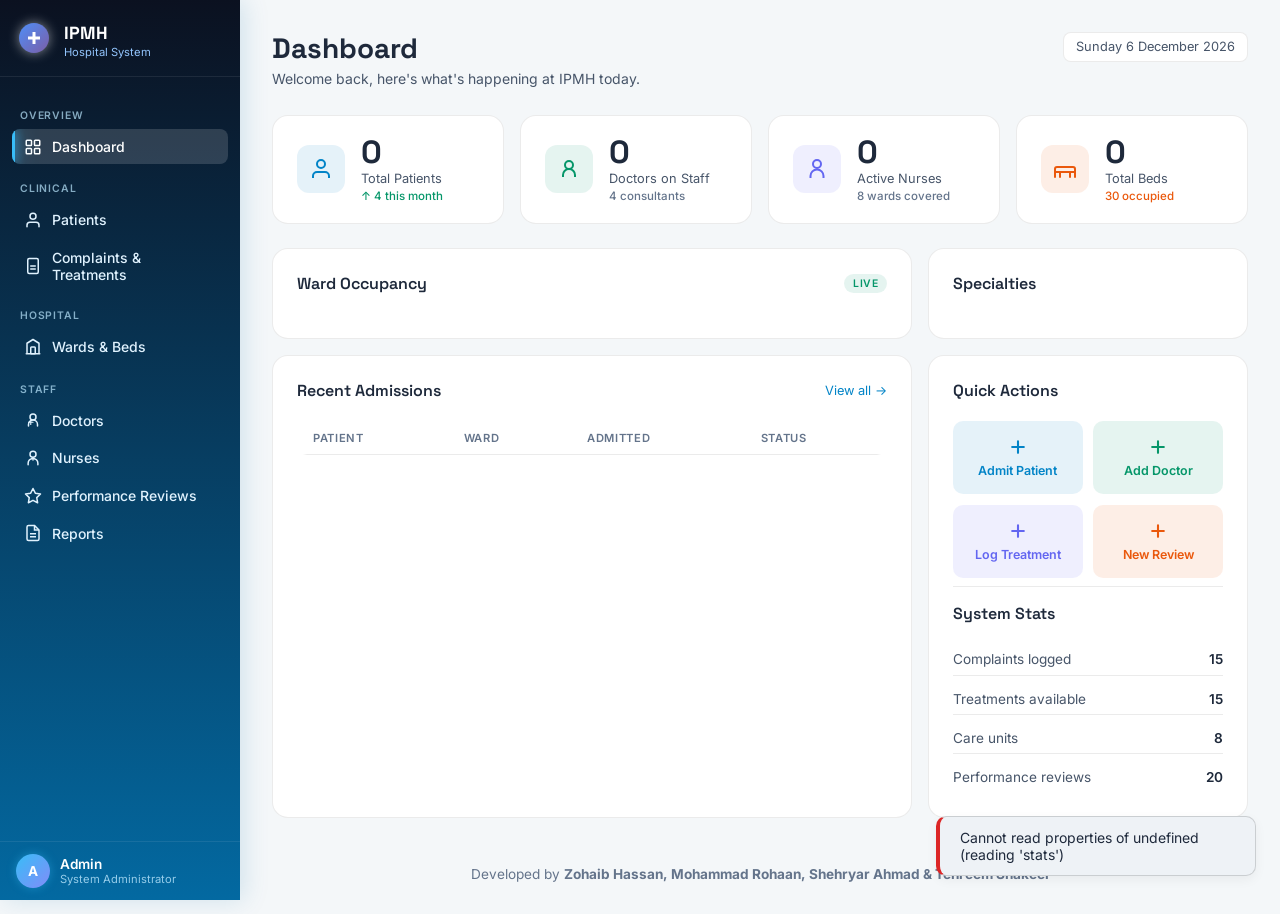
==== index.html @ f0bcdfcb "Updated" ====
<!DOCTYPE html>
<html lang="en">

<head>
  <meta charset="UTF-8" />
  <meta name="viewport" content="width=device-width, initial-scale=1.0" />
  <meta name="description"
    content="Ivor Paine Memorial Hospital — Hospital Management System for managing patients, staff, wards, and medical records." />
  <title>IPMH — Hospital Management System</title>
  <link rel="stylesheet" href="css/global.css" />
  <link rel="stylesheet" href="css/dashboard.css" />
  <link rel="preconnect" href="https://fonts.googleapis.com" />
  <link rel="preconnect" href="https://fonts.gstatic.com" crossorigin />
  <link
    href="https://fonts.googleapis.com/css2?family=Inter:wght@300;400;500;600;700;800&family=Space+Grotesk:wght@400;500;600;700&display=swap"
    rel="stylesheet" />
</head>

<body>
  <!-- ── Sidebar Navigation ── -->
  <aside class="sidebar" id="sidebar">
    <div class="sidebar-brand">
      <div class="brand-icon">
        <svg viewBox="0 0 24 24" fill="none" xmlns="http://www.w3.org/2000/svg">
          <path d="M12 2C6.477 2 2 6.477 2 12s4.477 10 10 10 10-4.477 10-10S17.523 2 12 2z" fill="url(#brandGrad)" />
          <path d="M11 8h2v3h3v2h-3v3h-2v-3H8v-2h3V8z" fill="#fff" />
          <defs>
            <linearGradient id="brandGrad" x1="2" y1="2" x2="22" y2="22" gradientUnits="userSpaceOnUse">
              <stop stop-color="#4f8ef7" />
              <stop offset="1" stop-color="#7b5ea7" />
            </linearGradient>
          </defs>
        </svg>
      </div>
      <div class="brand-text">
        <span class="brand-name">IPMH</span>
        <span class="brand-sub">Hospital System</span>
      </div>
    </div>

    <nav class="sidebar-nav">
      <div class="nav-section-label">Overview</div>
      <a href="index.html" class="nav-item active" id="nav-dashboard">
        <svg class="nav-icon" viewBox="0 0 24 24" fill="none">
          <rect x="3" y="3" width="7" height="7" rx="1" stroke="currentColor" stroke-width="2" />
          <rect x="14" y="3" width="7" height="7" rx="1" stroke="currentColor" stroke-width="2" />
          <rect x="3" y="14" width="7" height="7" rx="1" stroke="currentColor" stroke-width="2" />
          <rect x="14" y="14" width="7" height="7" rx="1" stroke="currentColor" stroke-width="2" />
        </svg>
        Dashboard
      </a>

      <div class="nav-section-label">Clinical</div>
      <a href="patients.html" class="nav-item" id="nav-patients">
        <svg class="nav-icon" viewBox="0 0 24 24" fill="none">
          <path d="M20 21v-2a4 4 0 0 0-4-4H8a4 4 0 0 0-4 4v2" stroke="currentColor" stroke-width="2"
            stroke-linecap="round" />
          <circle cx="12" cy="7" r="4" stroke="currentColor" stroke-width="2" />
        </svg>
        Patients
      </a>
      <a href="complaints.html" class="nav-item" id="nav-complaints">
        <svg class="nav-icon" viewBox="0 0 24 24" fill="none">
          <path d="M9 12h6M9 16h6M17 2H7a2 2 0 0 0-2 2v16a2 2 0 0 0 2 2h10a2 2 0 0 0 2-2V4a2 2 0 0 0-2-2z"
            stroke="currentColor" stroke-width="2" stroke-linecap="round" />
        </svg>
        Complaints & Treatments
      </a>

      <div class="nav-section-label">Hospital</div>
      <a href="wards.html" class="nav-item" id="nav-wards">
        <svg class="nav-icon" viewBox="0 0 24 24" fill="none">
          <path d="M3 21h18M4 21V7l8-5 8 5v14" stroke="currentColor" stroke-width="2" stroke-linecap="round"
            stroke-linejoin="round" />
          <rect x="9" y="12" width="6" height="9" rx="1" stroke="currentColor" stroke-width="2" />
        </svg>
        Wards & Beds
      </a>

      <div class="nav-section-label">Staff</div>
      <a href="doctors.html" class="nav-item" id="nav-doctors">
        <svg class="nav-icon" viewBox="0 0 24 24" fill="none">
          <circle cx="12" cy="8" r="4" stroke="currentColor" stroke-width="2" />
          <path d="M6 20v-2a6 6 0 0 1 12 0v2" stroke="currentColor" stroke-width="2" stroke-linecap="round" />
          <path d="M9 12v6m3-3H6" stroke="currentColor" stroke-width="1.5" stroke-linecap="round" />
        </svg>
        Doctors
      </a>
      <a href="nurses.html" class="nav-item" id="nav-nurses">
        <svg class="nav-icon" viewBox="0 0 24 24" fill="none">
          <circle cx="12" cy="7" r="4" stroke="currentColor" stroke-width="2" />
          <path d="M5.5 21v-2a6.5 6.5 0 0 1 13 0v2" stroke="currentColor" stroke-width="2" stroke-linecap="round" />
          <path d="M12 11v4m-2-2h4" stroke="currentColor" stroke-width="1.5" stroke-linecap="round" />
        </svg>
        Nurses
      </a>
      <a href="reviews.html" class="nav-item" id="nav-reviews">
        <svg class="nav-icon" viewBox="0 0 24 24" fill="none">
          <polygon
            points="12 2 15.09 8.26 22 9.27 17 14.14 18.18 21.02 12 17.77 5.82 21.02 7 14.14 2 9.27 8.91 8.26 12 2"
            stroke="currentColor" stroke-width="2" stroke-linejoin="round" />
        </svg>
        Performance Reviews
      </a>
      <a href="reports.html" class="nav-item" id="nav-reports">
        <svg class="nav-icon" viewBox="0 0 24 24" fill="none">
          <path d="M14 2H6a2 2 0 0 0-2 2v16a2 2 0 0 0 2 2h12a2 2 0 0 0 2-2V8z" stroke="currentColor" stroke-width="2"/>
          <polyline points="14 2 14 8 20 8" stroke="currentColor" stroke-width="2"/>
          <line x1="8" y1="13" x2="16" y2="13" stroke="currentColor" stroke-width="2"/>
          <line x1="8" y1="17" x2="16" y2="17" stroke="currentColor" stroke-width="2"/>
        </svg>
        Reports
      </a>
    </nav>

    <div class="sidebar-footer">
      <div class="sidebar-user">
        <div class="user-avatar">A</div>
        <div class="user-info">
          <span class="user-name">Admin</span>
          <span class="user-role">System Administrator</span>
        </div>
      </div>
    </div>
  </aside>

  <!-- ── Mobile Top Bar ── -->
  <header class="topbar">
    <button class="hamburger" id="hamburgerBtn" aria-label="Toggle menu">
      <span></span><span></span><span></span>
    </button>
    <span class="topbar-title">Dashboard</span>
    <div class="topbar-actions">
      <button class="topbar-icon-btn" title="Notifications">
        <svg viewBox="0 0 24 24" fill="none" width="20" height="20">
          <path d="M18 8A6 6 0 0 0 6 8c0 7-3 9-3 9h18s-3-2-3-9M13.73 21a2 2 0 0 1-3.46 0" stroke="currentColor"
            stroke-width="2" stroke-linecap="round" />
        </svg>
        <span class="notif-badge">3</span>
      </button>
    </div>
  </header>

  <!-- ── Main Content ── -->
  <main class="main-content" id="mainContent">
    <!-- Page Header -->
    <div class="page-header">
      <div>
        <h1 class="page-title">Dashboard</h1>
        <p class="page-subtitle">Welcome back, here's what's happening at IPMH today.</p>
      </div>
      <div class="page-header-actions">
        <span class="date-badge" id="currentDate"></span>
      </div>
    </div>

    <!-- Stat Cards -->
    <div class="stats-grid">
      <div class="stat-card stat-blue" id="stat-patients">
        <div class="stat-icon">
          <svg viewBox="0 0 24 24" fill="none">
            <path d="M20 21v-2a4 4 0 0 0-4-4H8a4 4 0 0 0-4 4v2" stroke="currentColor" stroke-width="2" />
            <circle cx="12" cy="7" r="4" stroke="currentColor" stroke-width="2" />
          </svg>
        </div>
        <div class="stat-content">
          <div class="stat-number" data-target="30">0</div>
          <div class="stat-label">Total Patients</div>
          <div class="stat-change positive">↑ 4 this month</div>
        </div>
      </div>

      <div class="stat-card stat-green" id="stat-doctors">
        <div class="stat-icon">
          <svg viewBox="0 0 24 24" fill="none">
            <circle cx="12" cy="8" r="4" stroke="currentColor" stroke-width="2" />
            <path d="M6 20v-2a6 6 0 0 1 12 0v2" stroke="currentColor" stroke-width="2" />
          </svg>
        </div>
        <div class="stat-content">
          <div class="stat-number" data-target="14">0</div>
          <div class="stat-label">Doctors on Staff</div>
          <div class="stat-change neutral">4 consultants</div>
        </div>
      </div>

      <div class="stat-card stat-purple" id="stat-nurses">
        <div class="stat-icon">
          <svg viewBox="0 0 24 24" fill="none">
            <circle cx="12" cy="7" r="4" stroke="currentColor" stroke-width="2" />
            <path d="M5.5 21v-2a6.5 6.5 0 0 1 13 0v2" stroke="currentColor" stroke-width="2" />
          </svg>
        </div>
        <div class="stat-content">
          <div class="stat-number" data-target="27">0</div>
          <div class="stat-label">Active Nurses</div>
          <div class="stat-change neutral">8 wards covered</div>
        </div>
      </div>

      <div class="stat-card stat-orange" id="stat-beds">
        <div class="stat-icon">
          <svg viewBox="0 0 24 24" fill="none">
            <path d="M2 20v-8a2 2 0 0 1 2-2h16a2 2 0 0 1 2 2v8M2 15h20M7 15v5M17 15v5" stroke="currentColor"
              stroke-width="2" stroke-linecap="round" />
          </svg>
        </div>
        <div class="stat-content">
          <div class="stat-number" data-target="50">0</div>
          <div class="stat-label">Total Beds</div>
          <div class="stat-change negative">30 occupied</div>
        </div>
      </div>
    </div>

    <!-- Charts & Info Row -->
    <div class="dashboard-grid">
      <!-- Ward Occupancy -->
      <div class="card card-wide">
        <div class="card-header">
          <h2 class="card-title">Ward Occupancy</h2>
          <span class="card-badge">Live</span>
        </div>
        <div class="ward-bars" id="wardBars"></div>
      </div>

      <!-- Specialty Breakdown -->
      <div class="card">
        <div class="card-header">
          <h2 class="card-title">Specialties</h2>
        </div>
        <div class="specialty-list" id="specialtyList"></div>
      </div>
    </div>

    <!-- Recent Patients + Quick Actions -->
    <div class="dashboard-grid">
      <!-- Recent Patients -->
      <div class="card card-wide">
        <div class="card-header">
          <h2 class="card-title">Recent Admissions</h2>
          <a href="patients.html" class="card-link">View all →</a>
        </div>
        <div class="table-wrapper">
          <table class="data-table" id="recentPatientsTable">
            <thead>
              <tr>
                <th>Patient</th>
                <th>Ward</th>
                <th>Admitted</th>
                <th>Status</th>
              </tr>
            </thead>
            <tbody id="recentPatientsBody"></tbody>
          </table>
        </div>
      </div>

      <!-- Quick Actions -->
      <div class="card">
        <div class="card-header">
          <h2 class="card-title">Quick Actions</h2>
        </div>
        <div class="quick-actions">
          <a href="patients.html#add" class="qa-btn qa-blue">
            <svg viewBox="0 0 24 24" fill="none">
              <path d="M12 5v14M5 12h14" stroke="currentColor" stroke-width="2.5" stroke-linecap="round" />
            </svg>
            Admit Patient
          </a>
          <a href="doctors.html#add" class="qa-btn qa-green">
            <svg viewBox="0 0 24 24" fill="none">
              <path d="M12 5v14M5 12h14" stroke="currentColor" stroke-width="2.5" stroke-linecap="round" />
            </svg>
            Add Doctor
          </a>
          <a href="complaints.html#add" class="qa-btn qa-purple">
            <svg viewBox="0 0 24 24" fill="none">
              <path d="M12 5v14M5 12h14" stroke="currentColor" stroke-width="2.5" stroke-linecap="round" />
            </svg>
            Log Treatment
          </a>
          <a href="reviews.html#add" class="qa-btn qa-orange">
            <svg viewBox="0 0 24 24" fill="none">
              <path d="M12 5v14M5 12h14" stroke="currentColor" stroke-width="2.5" stroke-linecap="round" />
            </svg>
            New Review
          </a>
        </div>

        <div class="card-divider"></div>

        <div class="card-header" style="margin-top:1rem;">
          <h2 class="card-title">System Stats</h2>
        </div>
        <ul class="info-list">
          <li><span>Complaints logged</span><strong>15</strong></li>
          <li><span>Treatments available</span><strong>15</strong></li>
          <li><span>Care units</span><strong>8</strong></li>
          <li><span>Performance reviews</span><strong>20</strong></li>
        </ul>
      </div>
    </div>

    <!-- Developers Footer -->
    <div style="text-align: center; margin-top: 3rem; color: var(--text-3); font-size: 0.85rem;">
      Developed by <strong>Zohaib Hassan, Mohammad Rohaan, Shehryar Ahmad &amp; Tehreem Shakeel</strong>
    </div>
  </main>

  <script src="js/api.js"></script>
  <script src="js/live-sync.js"></script>
  <script src="js/dashboard.js"></script>
  <script src="js/nav.js"></script>
</body>

</html>
---- css/global.css ----
/* ═══════════════════════════════════════════
   IPMH — Global Design System
   Ivor Paine Memorial Hospital
═══════════════════════════════════════════ */

/* ── Tokens ── */
:root {
  --bg:          #f4f7f9;
  --bg-2:        #ffffff;
  --bg-3:        #eef2f6;
  --border:      rgba(0,0,0,0.08);
  --border-2:    rgba(0,0,0,0.15);

  --text:        #1e293b;
  --text-2:      #475569;
  --text-3:      #64748b;

  --blue:        #0284c7;
  --blue-dim:    rgba(2,132,199,0.1);
  --green:       #059669;
  --green-dim:   rgba(5,150,105,0.1);
  --purple:      #6366f1;
  --purple-dim:  rgba(99,102,241,0.1);
  --orange:      #ea580c;
  --orange-dim:  rgba(234,88,12,0.1);
  --red:         #dc2626;
  --red-dim:     rgba(220,38,38,0.1);
  --cyan:        #0891b2;
  --cyan-dim:    rgba(8,145,178,0.1);

  --sidebar-w:   240px;
  --topbar-h:    60px;
  --radius:      10px;
  --radius-lg:   16px;
  --shadow:      0 4px 12px rgba(0,0,0,0.05);
  --transition:  0.2s cubic-bezier(.4,0,.2,1);
}

/* ── Reset ── */
*, *::before, *::after { box-sizing: border-box; margin: 0; padding: 0; }
html { scroll-behavior: smooth; }
body {
  font-family: 'Inter', system-ui, sans-serif;
  background: var(--bg);
  color: var(--text);
  display: flex;
  min-height: 100vh;
  overflow-x: hidden;
}
a { text-decoration: none; color: inherit; }
button { cursor: pointer; border: none; background: none; }
input, select, textarea {
  font-family: inherit;
  font-size: 0.9rem;
  color: var(--text);
  background: var(--bg-3);
  border: 1px solid var(--border-2);
  border-radius: var(--radius);
  padding: 0.6rem 0.85rem;
  outline: none;
  transition: border var(--transition);
  width: 100%;
}
input:focus, select:focus, textarea:focus { border-color: var(--blue); }
select option { background: var(--bg-3); }

/* ══════════════════════════════════════════
   SIDEBAR
══════════════════════════════════════════ */
.sidebar {
  width: var(--sidebar-w);
  min-height: 100vh;
  height: 100vh;
  background: linear-gradient(180deg, #0b1120 0%, #0369a1 100%);
  border-right: none;
  box-shadow: 4px 0 24px rgba(3, 105, 161, 0.15);
  display: flex;
  flex-direction: column;
  position: fixed;
  top: 0; left: 0; bottom: 0;
  z-index: 100;
  transition: transform var(--transition);
  overflow: hidden;
}

.sidebar-brand {
  display: flex;
  align-items: center;
  gap: 0.75rem;
  padding: 1.25rem 1rem 1rem;
  border-bottom: 1px solid rgba(255,255,255,0.08);
}
.brand-icon svg { 
  width: 36px; height: 36px; 
  color: #fff; 
  animation: heartbeat 2.5s infinite; 
  filter: drop-shadow(0 0 6px rgba(255,255,255,0.5)); 
}
.brand-name {
  font-family: 'Space Grotesk', sans-serif;
  font-weight: 700;
  font-size: 1.1rem;
  color: #fff;
  display: block;
}
.brand-sub { font-size: 0.7rem; color: #93c5fd; display: block; margin-top: 1px; }

.sidebar-nav {
  flex: 1;
  padding: 1rem 0.75rem;
  overflow-y: auto;
  display: flex;
  flex-direction: column;
  gap: 2px;
}
.nav-section-label {
  font-size: 0.65rem;
  font-weight: 600;
  letter-spacing: 0.08em;
  text-transform: uppercase;
  color: #bae6fd;
  opacity: 0.7;
  padding: 0.75rem 0.5rem 0.3rem;
  margin-top: 0.25rem;
}
.nav-item {
  display: flex;
  align-items: center;
  gap: 0.65rem;
  padding: 0.55rem 0.75rem;
  border-radius: 8px;
  font-size: 0.875rem;
  font-weight: 500;
  color: #e0f2fe;
  transition: all var(--transition);
  position: relative;
  overflow: hidden;
}
.nav-item:hover { 
  background: rgba(255,255,255,0.1); 
  color: #fff; 
  transform: translateX(4px); 
}
.nav-item.active {
  background: rgba(255,255,255,0.15);
  color: #fff;
}
.nav-item.active::before {
  content: '';
  position: absolute;
  top: 0; left: 0; bottom: 0; width: 3px;
  background: #38bdf8;
  box-shadow: 0 0 10px #38bdf8, 0 0 20px #38bdf8;
}
.nav-icon { width: 18px; height: 18px; flex-shrink: 0; }

.sidebar-footer {
  padding: 0.75rem 1rem;
  border-top: 1px solid rgba(255,255,255,0.08);
  padding-bottom: calc(0.75rem + env(safe-area-inset-bottom, 0px));
}
.sidebar-user { display: flex; align-items: center; gap: 0.65rem; }
.user-avatar {
  width: 34px; height: 34px;
  border-radius: 50%;
  background: linear-gradient(135deg, #38bdf8, #818cf8);
  display: flex; align-items: center; justify-content: center;
  font-size: 0.85rem; font-weight: 700; color: #fff; flex-shrink: 0;
  box-shadow: 0 0 10px rgba(56, 189, 248, 0.4);
}
.user-name { font-size: 0.85rem; font-weight: 600; display: block; color: #fff; }
.user-role { font-size: 0.7rem; color: #bae6fd; display: block; opacity: 0.8; }

/* ══════════════════════════════════════════
   TOPBAR (mobile)
══════════════════════════════════════════ */
.topbar {
  display: none;
  position: fixed; top: 0; left: 0; right: 0; z-index: 99;
  height: var(--topbar-h);
  background: var(--bg-2);
  border-bottom: 1px solid var(--border);
  align-items: center;
  padding: 0 1rem;
  gap: 1rem;
}
.topbar-title { font-weight: 600; font-size: 1rem; flex: 1; }
.topbar-icon-btn {
  position: relative;
  padding: 0.4rem;
  border-radius: 8px;
  color: var(--text-2);
  transition: all var(--transition);
}
.topbar-icon-btn:hover { background: var(--bg-3); color: var(--text); }
.notif-badge {
  position: absolute; top: 2px; right: 2px;
  background: var(--red);
  color: #fff; font-size: 0.55rem; font-weight: 700;
  width: 14px; height: 14px; border-radius: 50%;
  display: flex; align-items: center; justify-content: center;
}
.hamburger {
  display: flex; flex-direction: column; gap: 5px;
  padding: 0.25rem;
}
.hamburger span {
  display: block; width: 22px; height: 2px;
  background: var(--text-2); border-radius: 2px;
  transition: var(--transition);
}

/* ══════════════════════════════════════════
   MAIN CONTENT
══════════════════════════════════════════ */
.main-content {
  margin-left: var(--sidebar-w);
  flex: 1;
  min-height: 100vh;
  min-height: 100dvh;
  padding: 2rem;
  max-width: 1400px;
}

@supports (height: 100dvh) {
  .sidebar {
    min-height: 100dvh;
    height: 100dvh;
  }
}

/* ── Page Header ── */
.page-header {
  display: flex;
  align-items: flex-start;
  justify-content: space-between;
  gap: 1rem;
  margin-bottom: 1.75rem;
  flex-wrap: wrap;
}
.page-title {
  font-family: 'Space Grotesk', sans-serif;
  font-size: 1.75rem;
  font-weight: 700;
  color: var(--text);
  line-height: 1.2;
}
.page-subtitle { font-size: 0.875rem; color: var(--text-2); margin-top: 0.25rem; }
.page-header-actions { display: flex; align-items: center; gap: 0.75rem; }

.date-badge {
  font-size: 0.8rem;
  color: var(--text-2);
  background: var(--bg-2);
  border: 1px solid var(--border);
  border-radius: 8px;
  padding: 0.4rem 0.75rem;
}

/* ── Generic Card ── */
.card {
  background: var(--bg-2);
  border: 1px solid var(--border);
  border-radius: var(--radius-lg);
  padding: 1.5rem;
  transition: border-color var(--transition);
}
.card:hover { border-color: var(--border-2); }
.card-header {
  display: flex;
  align-items: center;
  justify-content: space-between;
  margin-bottom: 1.25rem;
  gap: 0.5rem;
}
.card-title {
  font-family: 'Space Grotesk', sans-serif;
  font-size: 1rem;
  font-weight: 600;
  color: var(--text);
}
.card-badge {
  font-size: 0.65rem; font-weight: 600; letter-spacing: 0.05em;
  text-transform: uppercase;
  background: var(--green-dim);
  color: var(--green);
  padding: 0.2rem 0.55rem;
  border-radius: 20px;
}
.card-link { font-size: 0.8rem; color: var(--blue); }
.card-link:hover { text-decoration: underline; }
.card-divider { height: 1px; background: var(--border); margin: 0.5rem 0; }

/* ── Tables ── */
.table-wrapper { overflow-x: auto; border-radius: var(--radius); }
.data-table {
  width: 100%;
  border-collapse: collapse;
  font-size: 0.875rem;
}
.data-table th {
  text-align: left;
  font-size: 0.7rem;
  font-weight: 600;
  letter-spacing: 0.06em;
  text-transform: uppercase;
  color: var(--text-3);
  padding: 0.6rem 1rem;
  border-bottom: 1px solid var(--border);
  white-space: nowrap;
}
.data-table td {
  padding: 0.75rem 1rem;
  border-bottom: 1px solid var(--border);
  color: var(--text-2);
  vertical-align: middle;
}
.data-table tr:last-child td { border-bottom: none; }
.data-table tbody tr {
  transition: background var(--transition);
}
.data-table tbody tr:hover { background: var(--bg-3); }
.data-table td .name { color: var(--text); font-weight: 500; }

/* ── Badges ── */
.badge {
  display: inline-block;
  padding: 0.2rem 0.6rem;
  border-radius: 20px;
  font-size: 0.72rem;
  font-weight: 600;
}
.badge-blue   { background: var(--blue-dim);   color: var(--blue);   }
.badge-green  { background: var(--green-dim);  color: var(--green);  }
.badge-purple { background: var(--purple-dim); color: var(--purple); }
.badge-orange { background: var(--orange-dim); color: var(--orange); }
.badge-red    { background: var(--red-dim);    color: var(--red);    }
.badge-cyan   { background: var(--cyan-dim);   color: var(--cyan);   }

/* ── Buttons ── */
.btn {
  display: inline-flex; align-items: center; gap: 0.4rem;
  padding: 0.55rem 1.1rem;
  border-radius: var(--radius);
  font-size: 0.875rem; font-weight: 600;
  transition: all var(--transition);
  cursor: pointer; border: none;
}
.btn-primary { background: var(--blue); color: #fff; }
.btn-primary:hover { background: #0369a1; transform: translateY(-1px); box-shadow: 0 4px 14px rgba(2,132,199,.3); }
.btn-ghost { background: transparent; border: 1px solid var(--border-2); color: var(--text-2); }
.btn-ghost:hover { border-color: var(--blue); color: var(--blue); }
.btn-danger { background: var(--red-dim); color: var(--red); }
.btn-danger:hover { background: var(--red); color: #fff; }
.btn-sm { padding: 0.35rem 0.75rem; font-size: 0.8rem; }
.btn svg { width: 16px; height: 16px; }

/* ── Form ── */
.form-group { display: flex; flex-direction: column; gap: 0.4rem; margin-bottom: 1rem; }
.form-label { font-size: 0.8rem; font-weight: 600; color: var(--text-2); }
.form-row { display: grid; grid-template-columns: 1fr 1fr; gap: 1rem; }
.form-actions { display: flex; gap: 0.75rem; margin-top: 1.25rem; justify-content: flex-end; }
.required-star { color: var(--red); }

/* ── Modal ── */
.modal-overlay {
  display: none;
  position: fixed; inset: 0; z-index: 200;
  background: rgba(0,0,0,0.6);
  backdrop-filter: blur(4px);
  align-items: center; justify-content: center;
}
.modal-overlay.open { display: flex; }
.modal {
  background: var(--bg-2);
  border: 1px solid var(--border-2);
  border-radius: var(--radius-lg);
  padding: 1.75rem;
  width: 100%;
  max-width: 540px;
  max-height: 90vh;
  overflow-y: auto;
  animation: slideUp 0.25s ease;
}
.modal-header {
  display: flex; align-items: center; justify-content: space-between;
  margin-bottom: 1.5rem;
}
.modal-title { font-family: 'Space Grotesk', sans-serif; font-size: 1.1rem; font-weight: 700; }
.modal-close {
  width: 30px; height: 30px; border-radius: 8px;
  display: flex; align-items: center; justify-content: center;
  color: var(--text-2); font-size: 1.2rem;
  transition: all var(--transition);
}
.modal-close:hover { background: var(--red-dim); color: var(--red); }

/* ── Search / Filter Bar ── */
.filter-bar {
  display: flex; gap: 0.75rem; align-items: center;
  margin-bottom: 1.25rem; flex-wrap: wrap;
}
.filter-bar input { max-width: 280px; }
.filter-bar select { max-width: 180px; }

/* ── Empty State ── */
.empty-state {
  display: flex; flex-direction: column; align-items: center;
  gap: 0.75rem; padding: 3rem 1rem; color: var(--text-3); text-align: center;
}
.empty-state svg { width: 48px; height: 48px; opacity: 0.4; }
.empty-state p { font-size: 0.9rem; }

/* ── Toast ── */
#toastContainer {
  position: fixed; bottom: 1.5rem; right: 1.5rem;
  z-index: 999; display: flex; flex-direction: column; gap: 0.5rem;
}
.toast {
  background: var(--bg-3);
  border: 1px solid var(--border-2);
  border-left: 4px solid var(--green);
  border-radius: var(--radius);
  padding: 0.75rem 1.25rem;
  font-size: 0.875rem;
  color: var(--text);
  box-shadow: var(--shadow);
  animation: slideInRight 0.25s ease;
  max-width: 320px;
}
.toast.error { border-left-color: var(--red); }

/* ── Animations ── */
@keyframes slideUp {
  from { opacity: 0; transform: translateY(20px); }
  to   { opacity: 1; transform: translateY(0); }
}
@keyframes slideInRight {
  from { opacity: 0; transform: translateX(30px); }
  to   { opacity: 1; transform: translateX(0); }
}
@keyframes countUp {
  from { opacity: 0; transform: translateY(8px); }
  to   { opacity: 1; transform: translateY(0); }
}
@keyframes fadeIn {
  from { opacity: 0; } to { opacity: 1; }
}
@keyframes heartbeat {
  0% { transform: scale(1); }
  15% { transform: scale(1.15); }
  30% { transform: scale(1); }
  45% { transform: scale(1.15); }
  60% { transform: scale(1); }
  100% { transform: scale(1); }
}

/* ── Scrollbar ── */
::-webkit-scrollbar { width: 6px; height: 6px; }
::-webkit-scrollbar-track { background: transparent; }
::-webkit-scrollbar-thumb { background: var(--border-2); border-radius: 3px; }

/* ══════════════════════════════════════════
   RESPONSIVE
══════════════════════════════════════════ */
@media (max-width: 768px) {
  .topbar { display: flex; }
  .sidebar {
    transform: translateX(-100%);
  }
  .sidebar.open { transform: translateX(0); }
  .main-content {
    margin-left: 0;
    padding: 1rem;
    padding-top: calc(var(--topbar-h) + 1rem);
  }
  .form-row { grid-template-columns: 1fr; }
  .modal { margin: 1rem; max-width: 100%; }
}
---- css/dashboard.css ----
/* ═══════════════════════════════════
   Dashboard-specific styles
═══════════════════════════════════ */

/* Stat Cards Grid */
.stats-grid {
  display: grid;
  grid-template-columns: repeat(4, 1fr);
  gap: 1rem;
  margin-bottom: 1.5rem;
}

.stat-card {
  background: var(--bg-2);
  border: 1px solid var(--border);
  border-radius: var(--radius-lg);
  padding: 1.25rem 1.5rem;
  display: flex;
  align-items: center;
  gap: 1rem;
  transition: all var(--transition);
  cursor: default;
}
.stat-card:hover {
  transform: translateY(-2px);
  box-shadow: var(--shadow);
}

.stat-icon {
  width: 48px; height: 48px; border-radius: 12px;
  display: flex; align-items: center; justify-content: center;
  flex-shrink: 0;
}
.stat-icon svg { width: 24px; height: 24px; }

.stat-blue .stat-icon  { background: var(--blue-dim);   color: var(--blue); }
.stat-green .stat-icon { background: var(--green-dim);  color: var(--green); }
.stat-purple .stat-icon{ background: var(--purple-dim); color: var(--purple); }
.stat-orange .stat-icon{ background: var(--orange-dim); color: var(--orange); }

.stat-number {
  font-family: 'Space Grotesk', sans-serif;
  font-size: 2rem; font-weight: 700;
  color: var(--text); line-height: 1;
  animation: countUp 0.4s ease;
}
.stat-label { font-size: 0.8rem; color: var(--text-2); margin-top: 0.2rem; }
.stat-change {
  font-size: 0.72rem; margin-top: 0.2rem;
  font-weight: 500;
}
.stat-change.positive { color: var(--green); }
.stat-change.negative { color: var(--orange); }
.stat-change.neutral  { color: var(--text-3); }

/* Dashboard grid */
.dashboard-grid {
  display: grid;
  grid-template-columns: 2fr 1fr;
  gap: 1rem;
  margin-bottom: 1rem;
}
.card-wide { }

/* Ward occupancy bars */
.ward-bars {
  display: flex;
  flex-direction: column;
  gap: 0.85rem;
}
.ward-bar-row {
  display: grid;
  grid-template-columns: 80px 1fr 50px;
  align-items: center;
  gap: 0.75rem;
}
.ward-bar-label { font-size: 0.8rem; color: var(--text-2); font-weight: 500; }
.ward-bar-track {
  height: 8px;
  background: var(--bg-3);
  border-radius: 4px;
  overflow: hidden;
}
.ward-bar-fill {
  height: 100%;
  border-radius: 4px;
  transition: width 0.8s cubic-bezier(.4,0,.2,1);
}
.ward-bar-pct { font-size: 0.75rem; color: var(--text-3); text-align: right; }

/* Specialty list */
.specialty-list {
  display: flex;
  flex-direction: column;
  gap: 0.6rem;
}
.specialty-item {
  display: flex;
  align-items: center;
  gap: 0.75rem;
  padding: 0.6rem 0.75rem;
  border-radius: 8px;
  background: var(--bg-3);
  font-size: 0.85rem;
}
.specialty-dot {
  width: 10px; height: 10px;
  border-radius: 50%;
  flex-shrink: 0;
}
.specialty-name { flex: 1; color: var(--text); font-weight: 500; }
.specialty-ward { font-size: 0.72rem; color: var(--text-3); }

/* Quick Actions */
.quick-actions {
  display: grid;
  grid-template-columns: 1fr 1fr;
  gap: 0.65rem;
}
.qa-btn {
  display: flex; flex-direction: column;
  align-items: center; justify-content: center;
  gap: 0.4rem;
  padding: 1rem 0.5rem;
  border-radius: var(--radius);
  font-size: 0.78rem; font-weight: 600;
  text-align: center;
  transition: all var(--transition);
}
.qa-btn svg { width: 20px; height: 20px; }
.qa-blue   { background: var(--blue-dim);   color: var(--blue); }
.qa-green  { background: var(--green-dim);  color: var(--green); }
.qa-purple { background: var(--purple-dim); color: var(--purple); }
.qa-orange { background: var(--orange-dim); color: var(--orange); }
.qa-btn:hover { filter: brightness(0.95); transform: translateY(-1px); }

/* Info list */
.info-list {
  list-style: none;
  display: flex;
  flex-direction: column;
  gap: 0.5rem;
}
.info-list li {
  display: flex;
  align-items: center;
  justify-content: space-between;
  font-size: 0.85rem;
  padding: 0.45rem 0;
  border-bottom: 1px solid var(--border);
}
.info-list li:last-child { border-bottom: none; }
.info-list li span { color: var(--text-2); }
.info-list li strong { color: var(--text); font-weight: 600; }

/* Responsive */
@media (max-width: 1100px) {
  .stats-grid { grid-template-columns: repeat(2, 1fr); }
}
@media (max-width: 768px) {
  .stats-grid { grid-template-columns: 1fr 1fr; }
  .dashboard-grid { grid-template-columns: 1fr; }
}
@media (max-width: 480px) {
  .stats-grid { grid-template-columns: 1fr; }
  .quick-actions { grid-template-columns: 1fr; }
}
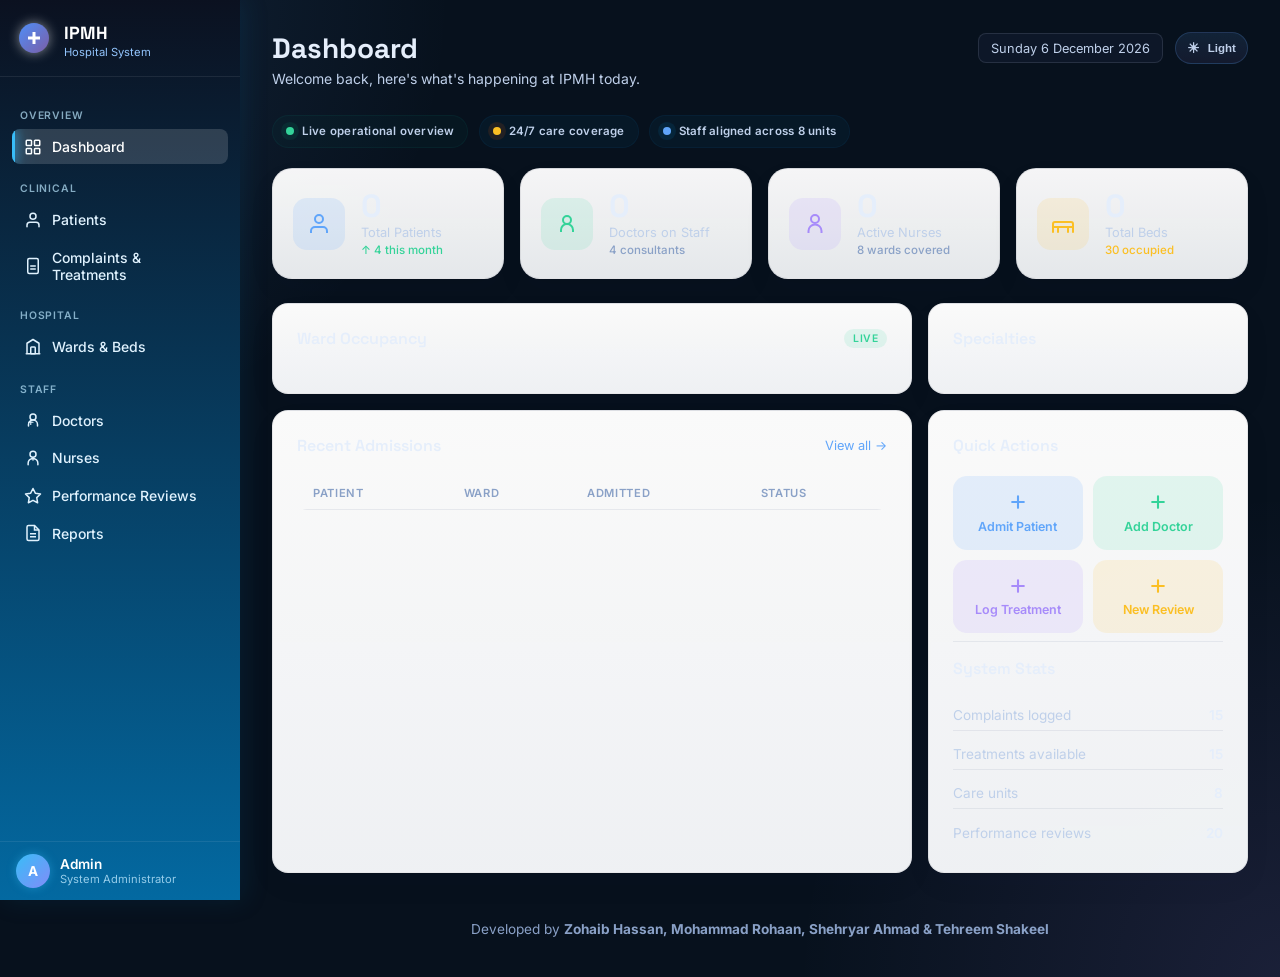
==== commit 93238545: "feat: add premium dark theme and interactive dashboard polish Co-authored-by: Copilot <223556219+Cop" ====
--- a/index.html
+++ b/index.html
@@ -152,6 +152,12 @@
       <div class="page-header-actions">
         <span class="date-badge" id="currentDate"></span>
       </div>
+    </div>
+
+    <div class="hero-strip" aria-label="Operational summary">
+      <div class="hero-pill"><span class="hero-dot"></span> Live operational overview</div>
+      <div class="hero-pill soft"><span class="hero-dot amber"></span> 24/7 care coverage</div>
+      <div class="hero-pill soft"><span class="hero-dot green"></span> Staff aligned across 8 units</div>
     </div>
 
     <!-- Stat Cards -->
--- a/css/global.css
+++ b/css/global.css
@@ -5,16 +5,46 @@
 
 /* ── Tokens ── */
 :root {
+  --bg:          #07111d;
+  --bg-2:        #0d1728;
+  --bg-3:        #12213a;
+  --border:      rgba(148,163,184,0.18);
+  --border-2:    rgba(148,163,184,0.28);
+
+  --text:        #e5eefb;
+  --text-2:      #bfd0ea;
+  --text-3:      #8aa1c7;
+
+  --blue:        #60a5fa;
+  --blue-dim:    rgba(96,165,250,0.14);
+  --green:       #34d399;
+  --green-dim:   rgba(52,211,153,0.12);
+  --purple:      #a78bfa;
+  --purple-dim:  rgba(167,139,250,0.14);
+  --orange:      #fbbf24;
+  --orange-dim:  rgba(251,191,36,0.12);
+  --red:         #f87171;
+  --red-dim:     rgba(248,113,113,0.12);
+  --cyan:        #67e8f9;
+  --cyan-dim:    rgba(103,232,249,0.12);
+
+  --sidebar-w:   240px;
+  --topbar-h:    60px;
+  --radius:      10px;
+  --radius-lg:   16px;
+  --shadow:      0 18px 40px rgba(2,6,23,0.38);
+  --transition:  0.2s cubic-bezier(.4,0,.2,1);
+}
+
+.light-mode {
   --bg:          #f4f7f9;
   --bg-2:        #ffffff;
   --bg-3:        #eef2f6;
   --border:      rgba(0,0,0,0.08);
   --border-2:    rgba(0,0,0,0.15);
-
   --text:        #1e293b;
   --text-2:      #475569;
   --text-3:      #64748b;
-
   --blue:        #0284c7;
   --blue-dim:    rgba(2,132,199,0.1);
   --green:       #059669;
@@ -27,13 +57,7 @@
   --red-dim:     rgba(220,38,38,0.1);
   --cyan:        #0891b2;
   --cyan-dim:    rgba(8,145,178,0.1);
-
-  --sidebar-w:   240px;
-  --topbar-h:    60px;
-  --radius:      10px;
-  --radius-lg:   16px;
   --shadow:      0 4px 12px rgba(0,0,0,0.05);
-  --transition:  0.2s cubic-bezier(.4,0,.2,1);
 }
 
 /* ── Reset ── */
@@ -41,11 +65,21 @@
 html { scroll-behavior: smooth; }
 body {
   font-family: 'Inter', system-ui, sans-serif;
-  background: var(--bg);
+  background:
+    radial-gradient(circle at top left, rgba(96, 165, 250, 0.14), transparent 28%),
+    radial-gradient(circle at bottom right, rgba(167, 139, 250, 0.12), transparent 30%),
+    var(--bg);
   color: var(--text);
   display: flex;
   min-height: 100vh;
   overflow-x: hidden;
+}
+
+body.light-mode {
+  background:
+    radial-gradient(circle at top left, rgba(14, 165, 233, 0.08), transparent 30%),
+    radial-gradient(circle at bottom right, rgba(124, 58, 237, 0.08), transparent 30%),
+    var(--bg);
 }
 a { text-decoration: none; color: inherit; }
 button { cursor: pointer; border: none; background: none; }
@@ -178,13 +212,46 @@
   display: none;
   position: fixed; top: 0; left: 0; right: 0; z-index: 99;
   height: var(--topbar-h);
-  background: var(--bg-2);
+  background: rgba(13, 23, 40, 0.94);
   border-bottom: 1px solid var(--border);
   align-items: center;
   padding: 0 1rem;
   gap: 1rem;
-}
+  backdrop-filter: blur(12px);
+}
+
+body.light-mode .topbar {
+ background: rgba(255,255,255,0.92);
+}
+
 .topbar-title { font-weight: 600; font-size: 1rem; flex: 1; }
+.topbar-actions {
+  display: flex;
+  align-items: center;
+  gap: 0.5rem;
+}
+.theme-toggle {
+  display: inline-flex;
+  align-items: center;
+  justify-content: center;
+  gap: 0.45rem;
+  padding: 0.45rem 0.7rem;
+  border-radius: 999px;
+  border: 1px solid var(--border);
+  background: var(--bg-3);
+  color: var(--text-2);
+  font-size: 0.72rem;
+  font-weight: 600;
+  transition: all var(--transition);
+}
+.theme-toggle:hover {
+  transform: translateY(-1px);
+  border-color: var(--border-2);
+  color: var(--text);
+}
+.theme-toggle .theme-icon {
+  font-size: 0.9rem;
+}
 .topbar-icon-btn {
   position: relative;
   padding: 0.4rem;
@@ -218,8 +285,8 @@
   flex: 1;
   min-height: 100vh;
   min-height: 100dvh;
-  padding: 2rem;
-  max-width: 1400px;
+  padding: 2rem 2rem 2.5rem;
+  max-width: 1500px;
 }
 
 @supports (height: 100dvh) {
@@ -257,15 +324,24 @@
   padding: 0.4rem 0.75rem;
 }
 
+.page-header-actions .theme-toggle {
+  background: linear-gradient(180deg, rgba(96,165,250,0.12), rgba(167,139,250,0.08));
+  border-color: rgba(96,165,250,0.2);
+}
+
 /* ── Generic Card ── */
 .card {
-  background: var(--bg-2);
-  border: 1px solid var(--border);
+  background: linear-gradient(180deg, rgba(255,255,255,0.98), rgba(248,250,252,0.96));
+  border: 1px solid rgba(15, 23, 42, 0.08);
   border-radius: var(--radius-lg);
   padding: 1.5rem;
-  transition: border-color var(--transition);
-}
-.card:hover { border-color: var(--border-2); }
+  transition: border-color var(--transition), box-shadow var(--transition), transform var(--transition);
+  box-shadow: 0 12px 30px rgba(15, 23, 42, 0.04);
+}
+.card:hover {
+  border-color: var(--border-2);
+  box-shadow: 0 18px 36px rgba(15, 23, 42, 0.06);
+}
 .card-header {
   display: flex;
   align-items: center;
@@ -366,8 +442,8 @@
 .modal-overlay {
   display: none;
   position: fixed; inset: 0; z-index: 200;
-  background: rgba(0,0,0,0.6);
-  backdrop-filter: blur(4px);
+  background: rgba(15, 23, 42, 0.7);
+  backdrop-filter: blur(6px);
   align-items: center; justify-content: center;
 }
 .modal-overlay.open { display: flex; }
@@ -463,17 +539,66 @@
 /* ══════════════════════════════════════════
    RESPONSIVE
 ══════════════════════════════════════════ */
+@media (max-width: 1100px) {
+ .main-content { padding: 1.5rem; }
+ .filter-bar { display: grid; grid-template-columns: repeat(2, minmax(0, 1fr)); }
+}
+
 @media (max-width: 768px) {
-  .topbar { display: flex; }
-  .sidebar {
-    transform: translateX(-100%);
-  }
-  .sidebar.open { transform: translateX(0); }
-  .main-content {
-    margin-left: 0;
-    padding: 1rem;
-    padding-top: calc(var(--topbar-h) + 1rem);
-  }
-  .form-row { grid-template-columns: 1fr; }
-  .modal { margin: 1rem; max-width: 100%; }
-}
+ .topbar { display: flex; }
+ .sidebar {
+   transform: translateX(-100%);
+ }
+ .sidebar.open { transform: translateX(0); }
+ .main-content {
+   margin-left: 0;
+   padding: 1rem;
+   padding-top: calc(var(--topbar-h) + 1rem);
+ }
+ .page-header {
+   flex-direction: column;
+   align-items: flex-start;
+ }
+ .page-header-actions {
+   width: 100%;
+   justify-content: flex-start;
+ }
+ .page-header-actions .btn {
+   width: 100%;
+   justify-content: center;
+ }
+ .filter-bar {
+   grid-template-columns: 1fr;
+   gap: 0.6rem;
+ }
+ .filter-bar > * {
+   max-width: none;
+   width: 100%;
+ }
+ .form-row { grid-template-columns: 1fr; }
+ .modal { margin: 1rem; max-width: 100%; }
+ .card { padding: 1rem; }
+ .table-wrapper { overflow-x: auto; -webkit-overflow-scrolling: touch; }
+}
+
+@media (max-width: 480px) {
+ .main-content { padding: 0.875rem; }
+ .page-title { font-size: 1.45rem; }
+ .page-subtitle { font-size: 0.8rem; }
+ .btn {
+   width: 100%;
+   justify-content: center;
+ }
+ .pagination {
+   justify-content: center;
+ }
+ .pg-btn {
+   min-width: 30px;
+   height: 30px;
+ }
+ .modal { padding: 1rem; }
+ .form-actions {
+   flex-direction: column-reverse;
+   align-items: stretch;
+ }
+}
--- a/css/dashboard.css
+++ b/css/dashboard.css
@@ -2,32 +2,66 @@
    Dashboard-specific styles
 ═══════════════════════════════════ */
 
+.hero-strip {
+  display: flex;
+  flex-wrap: wrap;
+  gap: 0.65rem;
+  margin: 0 0 1.25rem;
+}
+.hero-pill {
+  display: inline-flex;
+  align-items: center;
+  gap: 0.5rem;
+  padding: 0.55rem 0.8rem;
+  border-radius: 999px;
+  border: 1px solid rgba(15, 118, 110, 0.12);
+  background: rgba(15, 118, 110, 0.06);
+  color: var(--text-2);
+  font-size: 0.72rem;
+  font-weight: 600;
+  letter-spacing: 0.02em;
+}
+.hero-pill.soft {
+  background: rgba(2, 132, 199, 0.06);
+  border-color: rgba(2, 132, 199, 0.08);
+}
+.hero-dot {
+  width: 8px;
+  height: 8px;
+  border-radius: 50%;
+  background: var(--green);
+  box-shadow: 0 0 0 5px rgba(5, 150, 105, 0.12);
+}
+.hero-dot.amber { background: var(--orange); box-shadow: 0 0 0 5px rgba(234, 88, 12, 0.12); }
+.hero-dot.green { background: var(--blue); box-shadow: 0 0 0 5px rgba(2, 132, 199, 0.12); }
+
 /* Stat Cards Grid */
 .stats-grid {
   display: grid;
-  grid-template-columns: repeat(4, 1fr);
+  grid-template-columns: repeat(4, minmax(0, 1fr));
   gap: 1rem;
   margin-bottom: 1.5rem;
 }
 
 .stat-card {
-  background: var(--bg-2);
-  border: 1px solid var(--border);
-  border-radius: var(--radius-lg);
-  padding: 1.25rem 1.5rem;
+  background: linear-gradient(180deg, rgba(255,255,255,0.96), rgba(248,250,252,0.92));
+  border: 1px solid rgba(15, 23, 42, 0.08);
+  border-radius: 20px;
+  padding: 1.3rem 1.25rem;
   display: flex;
   align-items: center;
   gap: 1rem;
   transition: all var(--transition);
   cursor: default;
+  box-shadow: 0 12px 28px rgba(15, 23, 42, 0.05);
 }
 .stat-card:hover {
-  transform: translateY(-2px);
-  box-shadow: var(--shadow);
+  transform: translateY(-3px);
+  box-shadow: 0 18px 36px rgba(15, 23, 42, 0.08);
 }
 
 .stat-icon {
-  width: 48px; height: 48px; border-radius: 12px;
+  width: 52px; height: 52px; border-radius: 14px;
   display: flex; align-items: center; justify-content: center;
   flex-shrink: 0;
 }
@@ -70,21 +104,22 @@
 }
 .ward-bar-row {
   display: grid;
-  grid-template-columns: 80px 1fr 50px;
+  grid-template-columns: 90px minmax(0, 1fr) 56px;
   align-items: center;
   gap: 0.75rem;
 }
 .ward-bar-label { font-size: 0.8rem; color: var(--text-2); font-weight: 500; }
 .ward-bar-track {
-  height: 8px;
-  background: var(--bg-3);
-  border-radius: 4px;
+  height: 10px;
+  background: linear-gradient(90deg, rgba(148, 163, 184, 0.15), rgba(148, 163, 184, 0.08));
+  border-radius: 999px;
   overflow: hidden;
 }
 .ward-bar-fill {
   height: 100%;
-  border-radius: 4px;
+  border-radius: 999px;
   transition: width 0.8s cubic-bezier(.4,0,.2,1);
+  box-shadow: 0 0 8px rgba(2, 132, 199, 0.18);
 }
 .ward-bar-pct { font-size: 0.75rem; color: var(--text-3); text-align: right; }
 
@@ -98,10 +133,11 @@
   display: flex;
   align-items: center;
   gap: 0.75rem;
-  padding: 0.6rem 0.75rem;
-  border-radius: 8px;
-  background: var(--bg-3);
+  padding: 0.68rem 0.8rem;
+  border-radius: 12px;
+  background: linear-gradient(180deg, rgba(248,250,252,1), rgba(241,245,249,0.9));
   font-size: 0.85rem;
+  border: 1px solid rgba(15, 23, 42, 0.04);
 }
 .specialty-dot {
   width: 10px; height: 10px;
@@ -122,7 +158,7 @@
   align-items: center; justify-content: center;
   gap: 0.4rem;
   padding: 1rem 0.5rem;
-  border-radius: var(--radius);
+  border-radius: 14px;
   font-size: 0.78rem; font-weight: 600;
   text-align: center;
   transition: all var(--transition);
@@ -132,7 +168,7 @@
 .qa-green  { background: var(--green-dim);  color: var(--green); }
 .qa-purple { background: var(--purple-dim); color: var(--purple); }
 .qa-orange { background: var(--orange-dim); color: var(--orange); }
-.qa-btn:hover { filter: brightness(0.95); transform: translateY(-1px); }
+.qa-btn:hover { filter: brightness(0.98); transform: translateY(-1px); }
 
 /* Info list */
 .info-list {
@@ -155,13 +191,15 @@
 
 /* Responsive */
 @media (max-width: 1100px) {
-  .stats-grid { grid-template-columns: repeat(2, 1fr); }
+  .stats-grid { grid-template-columns: repeat(2, minmax(0,1fr)); }
 }
 @media (max-width: 768px) {
   .stats-grid { grid-template-columns: 1fr 1fr; }
   .dashboard-grid { grid-template-columns: 1fr; }
+  .hero-strip { gap: 0.5rem; }
 }
 @media (max-width: 480px) {
   .stats-grid { grid-template-columns: 1fr; }
   .quick-actions { grid-template-columns: 1fr; }
-}
+  .hero-pill { width: 100%; justify-content: center; }
+}
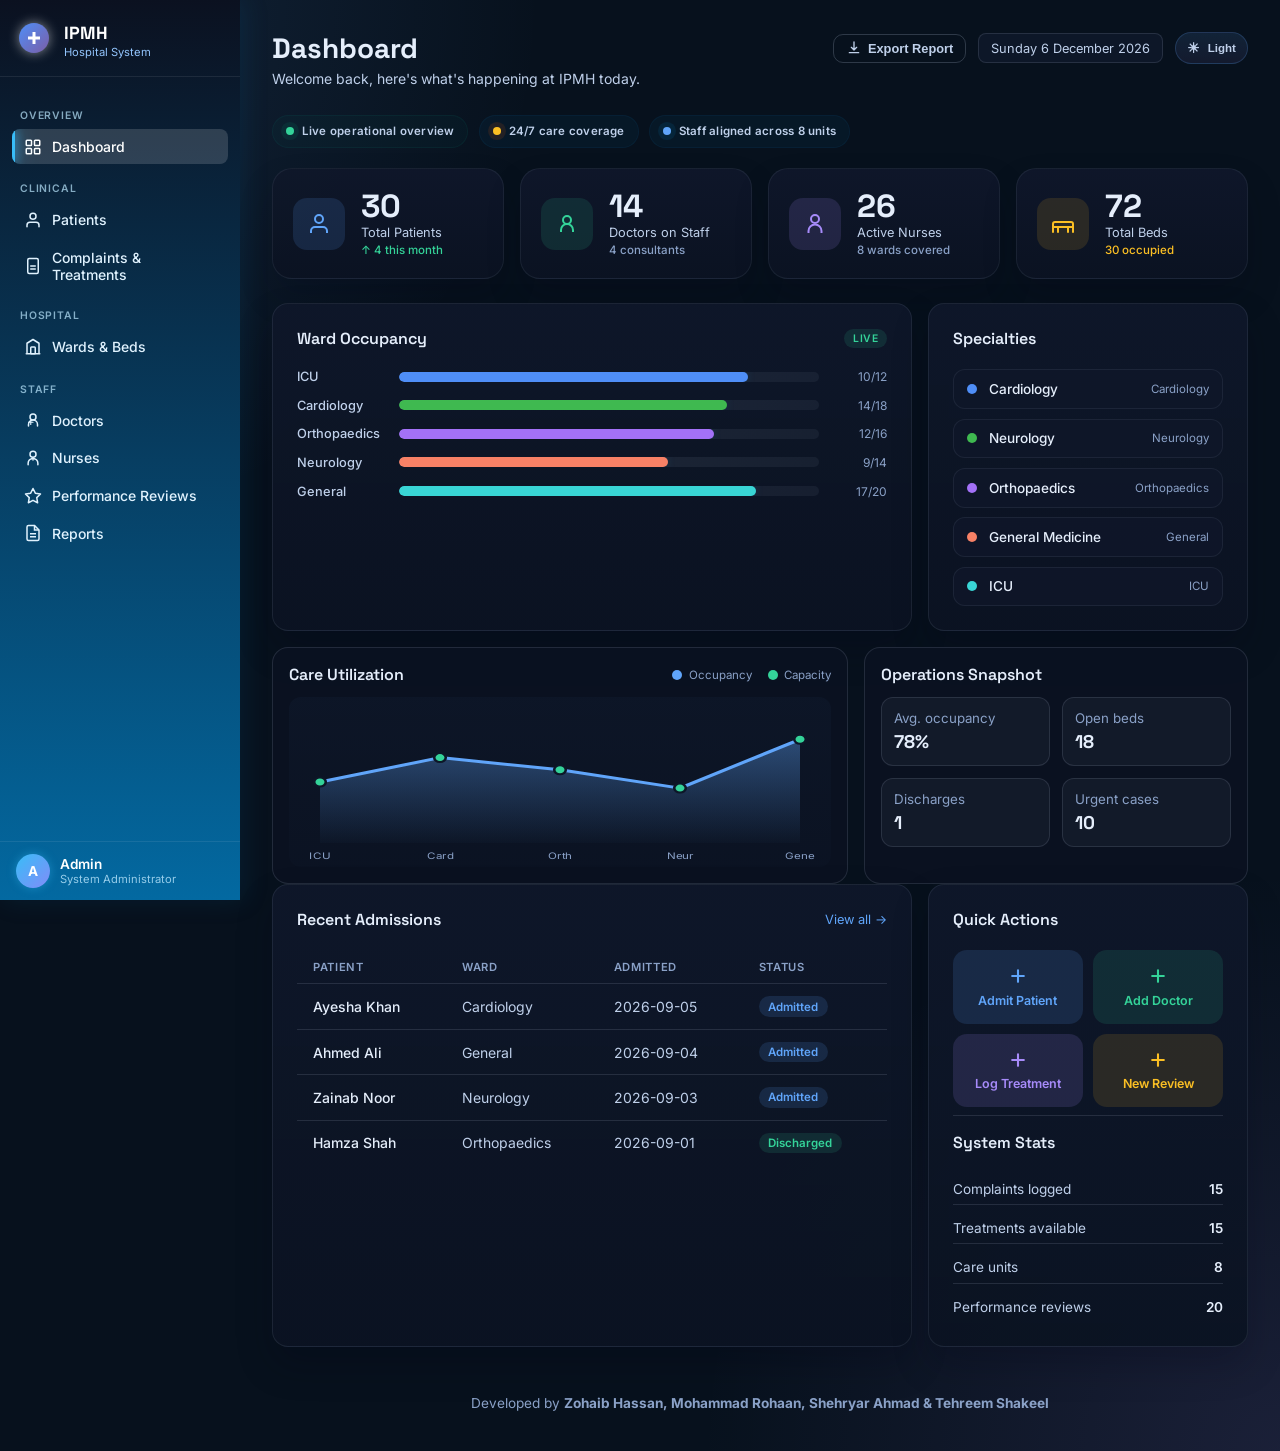
==== commit 1fd0abd6: "feat: premium hospital dashboard polish Co-authored-by: Copilot <223556219+Copilot@users.noreply.git" ====
--- a/index.html
+++ b/index.html
@@ -149,7 +149,11 @@
         <h1 class="page-title">Dashboard</h1>
         <p class="page-subtitle">Welcome back, here's what's happening at IPMH today.</p>
       </div>
-      <div class="page-header-actions">
+      <div class="page-header-actions export-actions">
+        <button class="btn btn-ghost btn-sm" id="exportDashboardBtn" type="button">
+          <svg viewBox="0 0 24 24" fill="none"><path d="M12 3v12m0 0 4-4m-4 4-4-4M5 19h14" stroke="currentColor" stroke-width="2" stroke-linecap="round" stroke-linejoin="round"/></svg>
+          Export Report
+        </button>
         <span class="date-badge" id="currentDate"></span>
       </div>
     </div>
@@ -236,6 +240,43 @@
           <h2 class="card-title">Specialties</h2>
         </div>
         <div class="specialty-list" id="specialtyList"></div>
+      </div>
+    </div>
+
+    <div class="analytics-panel">
+      <div class="chart-card">
+        <div class="chart-header">
+          <h2 class="card-title">Care Utilization</h2>
+          <div class="chart-legend">
+            <span class="legend-swatch"><span style="background:#60a5fa"></span> Occupancy</span>
+            <span class="legend-swatch"><span style="background:#34d399"></span> Capacity</span>
+          </div>
+        </div>
+        <svg class="chart-svg" id="utilizationChart" viewBox="0 0 420 170" preserveAspectRatio="none" aria-label="Utilization chart"></svg>
+      </div>
+
+      <div class="chart-card">
+        <div class="chart-header">
+          <h2 class="card-title">Operations Snapshot</h2>
+        </div>
+        <div class="chart-stat-grid">
+          <div class="chart-mini-stat">
+            <small>Avg. occupancy</small>
+            <strong id="avgOccupancy">0%</strong>
+          </div>
+          <div class="chart-mini-stat">
+            <small>Open beds</small>
+            <strong id="openBeds">0</strong>
+          </div>
+          <div class="chart-mini-stat">
+            <small>Discharges</small>
+            <strong id="dischargeCount">0</strong>
+          </div>
+          <div class="chart-mini-stat">
+            <small>Urgent cases</small>
+            <strong id="urgentCases">0</strong>
+          </div>
+        </div>
       </div>
     </div>
 
--- a/css/global.css
+++ b/css/global.css
@@ -8,6 +8,7 @@
   --bg:          #07111d;
   --bg-2:        #0d1728;
   --bg-3:        #12213a;
+  --bg-4:        #0b1322;
   --border:      rgba(148,163,184,0.18);
   --border-2:    rgba(148,163,184,0.28);
 
@@ -72,6 +73,7 @@
   color: var(--text);
   display: flex;
   min-height: 100vh;
+  min-width: 0;
   overflow-x: hidden;
 }
 
@@ -282,7 +284,9 @@
 ══════════════════════════════════════════ */
 .main-content {
   margin-left: var(--sidebar-w);
-  flex: 1;
+  flex: 1 1 auto;
+  width: calc(100% - var(--sidebar-w));
+  min-width: 0;
   min-height: 100vh;
   min-height: 100dvh;
   padding: 2rem 2rem 2.5rem;
@@ -313,7 +317,7 @@
   line-height: 1.2;
 }
 .page-subtitle { font-size: 0.875rem; color: var(--text-2); margin-top: 0.25rem; }
-.page-header-actions { display: flex; align-items: center; gap: 0.75rem; }
+.page-header-actions { display: flex; align-items: center; gap: 0.75rem; flex-wrap: wrap; }
 
 .date-badge {
   font-size: 0.8rem;
@@ -331,16 +335,16 @@
 
 /* ── Generic Card ── */
 .card {
-  background: linear-gradient(180deg, rgba(255,255,255,0.98), rgba(248,250,252,0.96));
-  border: 1px solid rgba(15, 23, 42, 0.08);
+  background: linear-gradient(180deg, rgba(15,23,42,0.92), rgba(11,19,34,0.96));
+  border: 1px solid rgba(148,163,184,0.12);
   border-radius: var(--radius-lg);
   padding: 1.5rem;
   transition: border-color var(--transition), box-shadow var(--transition), transform var(--transition);
-  box-shadow: 0 12px 30px rgba(15, 23, 42, 0.04);
+  box-shadow: 0 18px 36px rgba(2,6,23,0.22);
 }
 .card:hover {
   border-color: var(--border-2);
-  box-shadow: 0 18px 36px rgba(15, 23, 42, 0.06);
+  box-shadow: 0 22px 42px rgba(2,6,23,0.28);
 }
 .card-header {
   display: flex;
@@ -448,7 +452,7 @@
 }
 .modal-overlay.open { display: flex; }
 .modal {
-  background: var(--bg-2);
+  background: linear-gradient(180deg, rgba(15,23,42,0.98), rgba(11,19,34,0.98));
   border: 1px solid var(--border-2);
   border-radius: var(--radius-lg);
   padding: 1.75rem;
@@ -471,6 +475,26 @@
 }
 .modal-close:hover { background: var(--red-dim); color: var(--red); }
 
+.patient-detail-card {
+  display: grid; gap: 1rem;
+}
+.patient-detail-header {
+  display: flex; align-items: center; justify-content: space-between; gap: 1rem;
+}
+.detail-badges {
+  display: flex; gap: 0.5rem; flex-wrap: wrap;
+}
+.detail-metrics {
+  display: grid; grid-template-columns: repeat(2, minmax(0, 1fr)); gap: 0.75rem;
+}
+.detail-metric {
+  background: rgba(148,163,184,0.08);
+  border: 1px solid var(--border);
+  border-radius: 12px; padding: 0.75rem;
+}
+.detail-metric small { color: var(--text-3); display: block; margin-bottom: 0.2rem; }
+.detail-metric strong { color: var(--text); font-size: 1rem; }
+
 /* ── Search / Filter Bar ── */
 .filter-bar {
   display: flex; gap: 0.75rem; align-items: center;
@@ -478,6 +502,30 @@
 }
 .filter-bar input { max-width: 280px; }
 .filter-bar select { max-width: 180px; }
+
+.filter-chip-group {
+  display: flex; gap: 0.5rem; flex-wrap: wrap; margin-bottom: 1rem;
+}
+.filter-chip {
+  border: 1px solid var(--border-2);
+  background: rgba(96,165,250,0.08);
+  color: var(--text-2);
+  border-radius: 999px;
+  padding: 0.45rem 0.8rem;
+  font-size: 0.75rem;
+  font-weight: 600;
+  transition: all var(--transition);
+}
+.filter-chip.active,
+.filter-chip:hover {
+  background: rgba(96,165,250,0.18);
+  color: var(--text);
+  border-color: rgba(96,165,250,0.4);
+}
+
+.export-actions {
+  display: flex; align-items: center; gap: 0.75rem; flex-wrap: wrap;
+}
 
 /* ── Empty State ── */
 .empty-state {
@@ -552,6 +600,8 @@
  .sidebar.open { transform: translateX(0); }
  .main-content {
    margin-left: 0;
+   width: 100%;
+   max-width: 100%;
    padding: 1rem;
    padding-top: calc(var(--topbar-h) + 1rem);
  }
@@ -566,6 +616,11 @@
  .page-header-actions .btn {
    width: 100%;
    justify-content: center;
+ }
+ .export-actions {
+   width: 100%;
+   display: grid;
+   grid-template-columns: 1fr 1fr;
  }
  .filter-bar {
    grid-template-columns: 1fr;
@@ -579,12 +634,16 @@
  .modal { margin: 1rem; max-width: 100%; }
  .card { padding: 1rem; }
  .table-wrapper { overflow-x: auto; -webkit-overflow-scrolling: touch; }
+ .data-table { min-width: 720px; }
 }
 
 @media (max-width: 480px) {
  .main-content { padding: 0.875rem; }
  .page-title { font-size: 1.45rem; }
  .page-subtitle { font-size: 0.8rem; }
+ .export-actions {
+   grid-template-columns: 1fr;
+ }
  .btn {
    width: 100%;
    justify-content: center;
--- a/css/dashboard.css
+++ b/css/dashboard.css
@@ -44,8 +44,8 @@
 }
 
 .stat-card {
-  background: linear-gradient(180deg, rgba(255,255,255,0.96), rgba(248,250,252,0.92));
-  border: 1px solid rgba(15, 23, 42, 0.08);
+  background: linear-gradient(180deg, rgba(15,23,42,0.96), rgba(11,19,34,0.96));
+  border: 1px solid rgba(148,163,184,0.1);
   border-radius: 20px;
   padding: 1.3rem 1.25rem;
   display: flex;
@@ -53,11 +53,11 @@
   gap: 1rem;
   transition: all var(--transition);
   cursor: default;
-  box-shadow: 0 12px 28px rgba(15, 23, 42, 0.05);
+  box-shadow: 0 18px 34px rgba(2,6,23,0.18);
 }
 .stat-card:hover {
   transform: translateY(-3px);
-  box-shadow: 0 18px 36px rgba(15, 23, 42, 0.08);
+  box-shadow: 0 22px 40px rgba(2,6,23,0.22);
 }
 
 .stat-icon {
@@ -135,9 +135,9 @@
   gap: 0.75rem;
   padding: 0.68rem 0.8rem;
   border-radius: 12px;
-  background: linear-gradient(180deg, rgba(248,250,252,1), rgba(241,245,249,0.9));
+  background: rgba(15,23,42,0.8);
   font-size: 0.85rem;
-  border: 1px solid rgba(15, 23, 42, 0.04);
+  border: 1px solid rgba(148,163,184,0.1);
 }
 .specialty-dot {
   width: 10px; height: 10px;
@@ -146,6 +146,36 @@
 }
 .specialty-name { flex: 1; color: var(--text); font-weight: 500; }
 .specialty-ward { font-size: 0.72rem; color: var(--text-3); }
+
+.analytics-panel {
+  display: grid; grid-template-columns: 1.5fr 1fr; gap: 1rem; margin-top: 1rem;
+}
+.chart-card {
+  background: rgba(11,19,34,0.84); border: 1px solid var(--border); border-radius: 16px; padding: 1rem; min-height: 230px;
+}
+.chart-header {
+  display: flex; align-items: center; justify-content: space-between; margin-bottom: 0.75rem;
+}
+.chart-legend {
+  display: flex; align-items: center; gap: 1rem; font-size: 0.72rem; color: var(--text-3); flex-wrap: wrap;
+}
+.legend-swatch {
+  display: inline-flex; align-items: center; gap: 0.4rem;
+}
+.legend-swatch span {
+  width: 10px; height: 10px; border-radius: 50%; display: inline-block;
+}
+.chart-svg {
+  width: 100%; height: 170px; display: block; border-radius: 12px; background: linear-gradient(180deg, rgba(96,165,250,0.03), rgba(96,165,250,0.01));
+}
+.chart-stat-grid {
+  display: grid; grid-template-columns: repeat(2, minmax(0,1fr)); gap: 0.75rem; margin-top: 0.5rem;
+}
+.chart-mini-stat {
+  background: rgba(148,163,184,0.06); border: 1px solid var(--border); border-radius: 12px; padding: 0.75rem;
+}
+.chart-mini-stat small { display: block; color: var(--text-3); margin-bottom: 0.25rem; }
+.chart-mini-stat strong { font-family: 'Space Grotesk', sans-serif; color: var(--text); font-size: 1.15rem; }
 
 /* Quick Actions */
 .quick-actions {
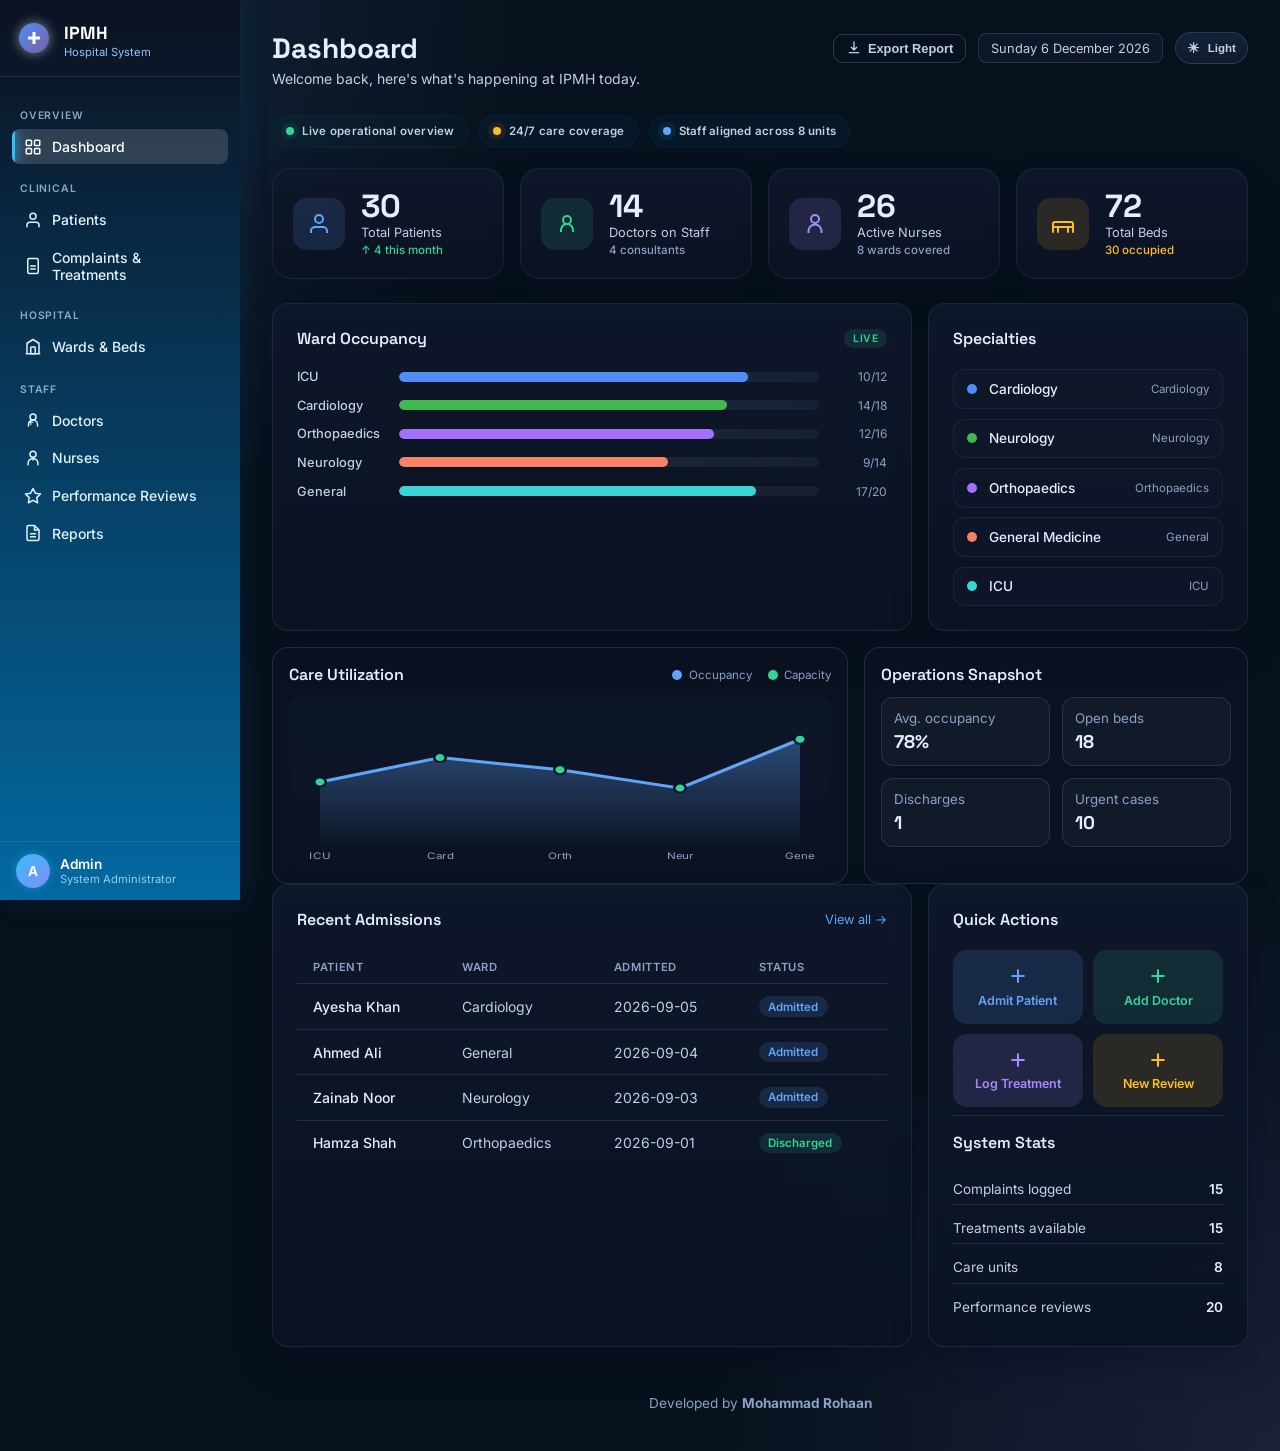
==== commit 96330f9b: "chore: update project attribution Co-authored-by: Copilot <223556219+Copilot@users.noreply.github.co" ====
--- a/index.html
+++ b/index.html
@@ -351,7 +351,7 @@
 
     <!-- Developers Footer -->
     <div style="text-align: center; margin-top: 3rem; color: var(--text-3); font-size: 0.85rem;">
-      Developed by <strong>Zohaib Hassan, Mohammad Rohaan, Shehryar Ahmad &amp; Tehreem Shakeel</strong>
+      Developed by <strong>Mohammad Rohaan</strong>
     </div>
   </main>
 
--- a/css/global.css
+++ b/css/global.css
@@ -41,10 +41,10 @@
   --bg:          #f4f7f9;
   --bg-2:        #ffffff;
   --bg-3:        #eef2f6;
-  --border:      rgba(0,0,0,0.08);
-  --border-2:    rgba(0,0,0,0.15);
-  --text:        #1e293b;
-  --text-2:      #475569;
+  --border:      rgba(15, 23, 42, 0.08);
+  --border-2:    rgba(15, 23, 42, 0.12);
+  --text:        #0f172a;
+  --text-2:      #334155;
   --text-3:      #64748b;
   --blue:        #0284c7;
   --blue-dim:    rgba(2,132,199,0.1);
@@ -58,7 +58,7 @@
   --red-dim:     rgba(220,38,38,0.1);
   --cyan:        #0891b2;
   --cyan-dim:    rgba(8,145,178,0.1);
-  --shadow:      0 4px 12px rgba(0,0,0,0.05);
+  --shadow:      0 8px 24px rgba(15, 23, 42, 0.08);
 }
 
 /* ── Reset ── */
@@ -82,6 +82,47 @@
     radial-gradient(circle at top left, rgba(14, 165, 233, 0.08), transparent 30%),
     radial-gradient(circle at bottom right, rgba(124, 58, 237, 0.08), transparent 30%),
     var(--bg);
+}
+body.light-mode .sidebar {
+  background: linear-gradient(180deg, #f8fbff 0%, #edf6ff 42%, #dfeaf8 100%);
+  box-shadow: 0 18px 36px rgba(15, 23, 42, 0.08);
+}
+body.light-mode .sidebar-brand,
+body.light-mode .sidebar-footer,
+body.light-mode .nav-section-label,
+body.light-mode .nav-item,
+body.light-mode .brand-name,
+body.light-mode .brand-sub,
+body.light-mode .user-name,
+body.light-mode .user-role,
+body.light-mode .nav-item.active,
+body.light-mode .nav-item:hover {
+  color: #0f172a;
+}
+body.light-mode .sidebar-brand {
+  border-bottom-color: rgba(15, 23, 42, 0.08);
+}
+body.light-mode .nav-item {
+  color: #334155;
+}
+body.light-mode .nav-item:hover {
+  background: rgba(2, 132, 199, 0.08);
+  color: #0f172a;
+}
+body.light-mode .nav-item.active {
+  background: rgba(2, 132, 199, 0.12);
+  box-shadow: inset 0 0 0 1px rgba(2, 132, 199, 0.08);
+}
+body.light-mode .nav-item.active::before {
+  background: var(--blue);
+  box-shadow: 0 0 10px rgba(2, 132, 199, 0.3);
+}
+body.light-mode .nav-section-label {
+  color: #4b5563;
+}
+body.light-mode .topbar {
+  background: rgba(255, 255, 255, 0.9);
+  border-bottom-color: rgba(15, 23, 42, 0.08);
 }
 a { text-decoration: none; color: inherit; }
 button { cursor: pointer; border: none; background: none; }
@@ -332,6 +373,49 @@
   background: linear-gradient(180deg, rgba(96,165,250,0.12), rgba(167,139,250,0.08));
   border-color: rgba(96,165,250,0.2);
 }
+body.light-mode .date-badge,
+body.light-mode .theme-toggle,
+body.light-mode .card,
+body.light-mode .modal,
+body.light-mode .stat-card,
+body.light-mode .chart-card,
+body.light-mode .detail-metric,
+body.light-mode .specialty-item,
+body.light-mode .data-table tbody tr:hover {
+ background: rgba(255, 255, 255, 0.9);
+ border-color: rgba(15, 23, 42, 0.08);
+ box-shadow: 0 10px 28px rgba(15, 23, 42, 0.06);
+}
+body.light-mode .card,
+body.light-mode .modal,
+body.light-mode .stat-card,
+body.light-mode .chart-card,
+body.light-mode .detail-metric,
+body.light-mode .specialty-item {
+ color: var(--text);
+}
+body.light-mode .page-header-actions .theme-toggle {
+ background: linear-gradient(180deg, rgba(14,165,233,0.08), rgba(99,102,241,0.05));
+ border-color: rgba(14,165,233,0.16);
+}
+body.light-mode .card:hover,
+body.light-mode .stat-card:hover {
+ box-shadow: 0 18px 36px rgba(15, 23, 42, 0.1);
+}
+body.light-mode .modal-overlay {
+ background: rgba(15, 23, 42, 0.16);
+}
+body.light-mode .btn-ghost {
+ background: rgba(255, 255, 255, 0.85);
+}
+body.light-mode .filter-chip {
+ background: rgba(2, 132, 199, 0.06);
+ border-color: rgba(2, 132, 199, 0.12);
+}
+body.light-mode .filter-chip.active {
+ background: rgba(2, 132, 199, 0.12);
+ color: var(--text);
+}
 
 /* ── Generic Card ── */
 .card {
--- a/css/dashboard.css
+++ b/css/dashboard.css
@@ -21,6 +21,15 @@
   font-weight: 600;
   letter-spacing: 0.02em;
 }
+body.light-mode .hero-pill {
+ background: rgba(14, 165, 233, 0.06);
+ border-color: rgba(14, 165, 233, 0.12);
+ color: var(--text-2);
+}
+body.light-mode .hero-pill.soft {
+ background: rgba(99, 102, 241, 0.06);
+ border-color: rgba(99, 102, 241, 0.12);
+}
 .hero-pill.soft {
   background: rgba(2, 132, 199, 0.06);
   border-color: rgba(2, 132, 199, 0.08);
@@ -55,6 +64,11 @@
   cursor: default;
   box-shadow: 0 18px 34px rgba(2,6,23,0.18);
 }
+body.light-mode .stat-card {
+ background: linear-gradient(180deg, rgba(255,255,255,0.98), rgba(248,250,252,0.98));
+ border-color: rgba(148,163,184,0.18);
+ box-shadow: 0 12px 30px rgba(15, 23, 42, 0.06);
+}
 .stat-card:hover {
   transform: translateY(-3px);
   box-shadow: 0 22px 40px rgba(2,6,23,0.22);
@@ -139,6 +153,10 @@
   font-size: 0.85rem;
   border: 1px solid rgba(148,163,184,0.1);
 }
+body.light-mode .specialty-item {
+ background: rgba(255, 255, 255, 0.9);
+ border-color: rgba(148,163,184,0.16);
+}
 .specialty-dot {
   width: 10px; height: 10px;
   border-radius: 50%;
@@ -151,10 +169,14 @@
   display: grid; grid-template-columns: 1.5fr 1fr; gap: 1rem; margin-top: 1rem;
 }
 .chart-card {
-  background: rgba(11,19,34,0.84); border: 1px solid var(--border); border-radius: 16px; padding: 1rem; min-height: 230px;
+  background: rgba(11,19,34,0.84); border: 1px solid var(--border); border-radius: 16px; padding: 1rem; min-height: 230px; overflow: hidden;
+}
+body.light-mode .chart-card {
+ background: rgba(255, 255, 255, 0.92);
+ border-color: rgba(148,163,184,0.16);
 }
 .chart-header {
-  display: flex; align-items: center; justify-content: space-between; margin-bottom: 0.75rem;
+  display: flex; align-items: center; justify-content: space-between; gap: 0.75rem; margin-bottom: 0.75rem;
 }
 .chart-legend {
   display: flex; align-items: center; gap: 1rem; font-size: 0.72rem; color: var(--text-3); flex-wrap: wrap;
@@ -172,7 +194,7 @@
   display: grid; grid-template-columns: repeat(2, minmax(0,1fr)); gap: 0.75rem; margin-top: 0.5rem;
 }
 .chart-mini-stat {
-  background: rgba(148,163,184,0.06); border: 1px solid var(--border); border-radius: 12px; padding: 0.75rem;
+  background: rgba(148,163,184,0.06); border: 1px solid var(--border); border-radius: 12px; padding: 0.75rem; min-width: 0;
 }
 .chart-mini-stat small { display: block; color: var(--text-3); margin-bottom: 0.25rem; }
 .chart-mini-stat strong { font-family: 'Space Grotesk', sans-serif; color: var(--text); font-size: 1.15rem; }
@@ -226,10 +248,18 @@
 @media (max-width: 768px) {
   .stats-grid { grid-template-columns: 1fr 1fr; }
   .dashboard-grid { grid-template-columns: 1fr; }
+  .analytics-panel { grid-template-columns: 1fr; }
+  .chart-header { flex-direction: column; align-items: flex-start; }
   .hero-strip { gap: 0.5rem; }
 }
-@media (max-width: 480px) {
+@media (max-width: 520px) {
   .stats-grid { grid-template-columns: 1fr; }
   .quick-actions { grid-template-columns: 1fr; }
   .hero-pill { width: 100%; justify-content: center; }
-}
+  .chart-card { padding: 0.8rem; }
+  .chart-stat-grid { grid-template-columns: 1fr 1fr; }
+  .chart-mini-stat strong { font-size: 1rem; }
+  .chart-mini-stat small { line-height: 1.35; }
+  .chart-legend { gap: 0.5rem; font-size: 0.66rem; }
+  .card-title { font-size: 0.9rem; }
+}
